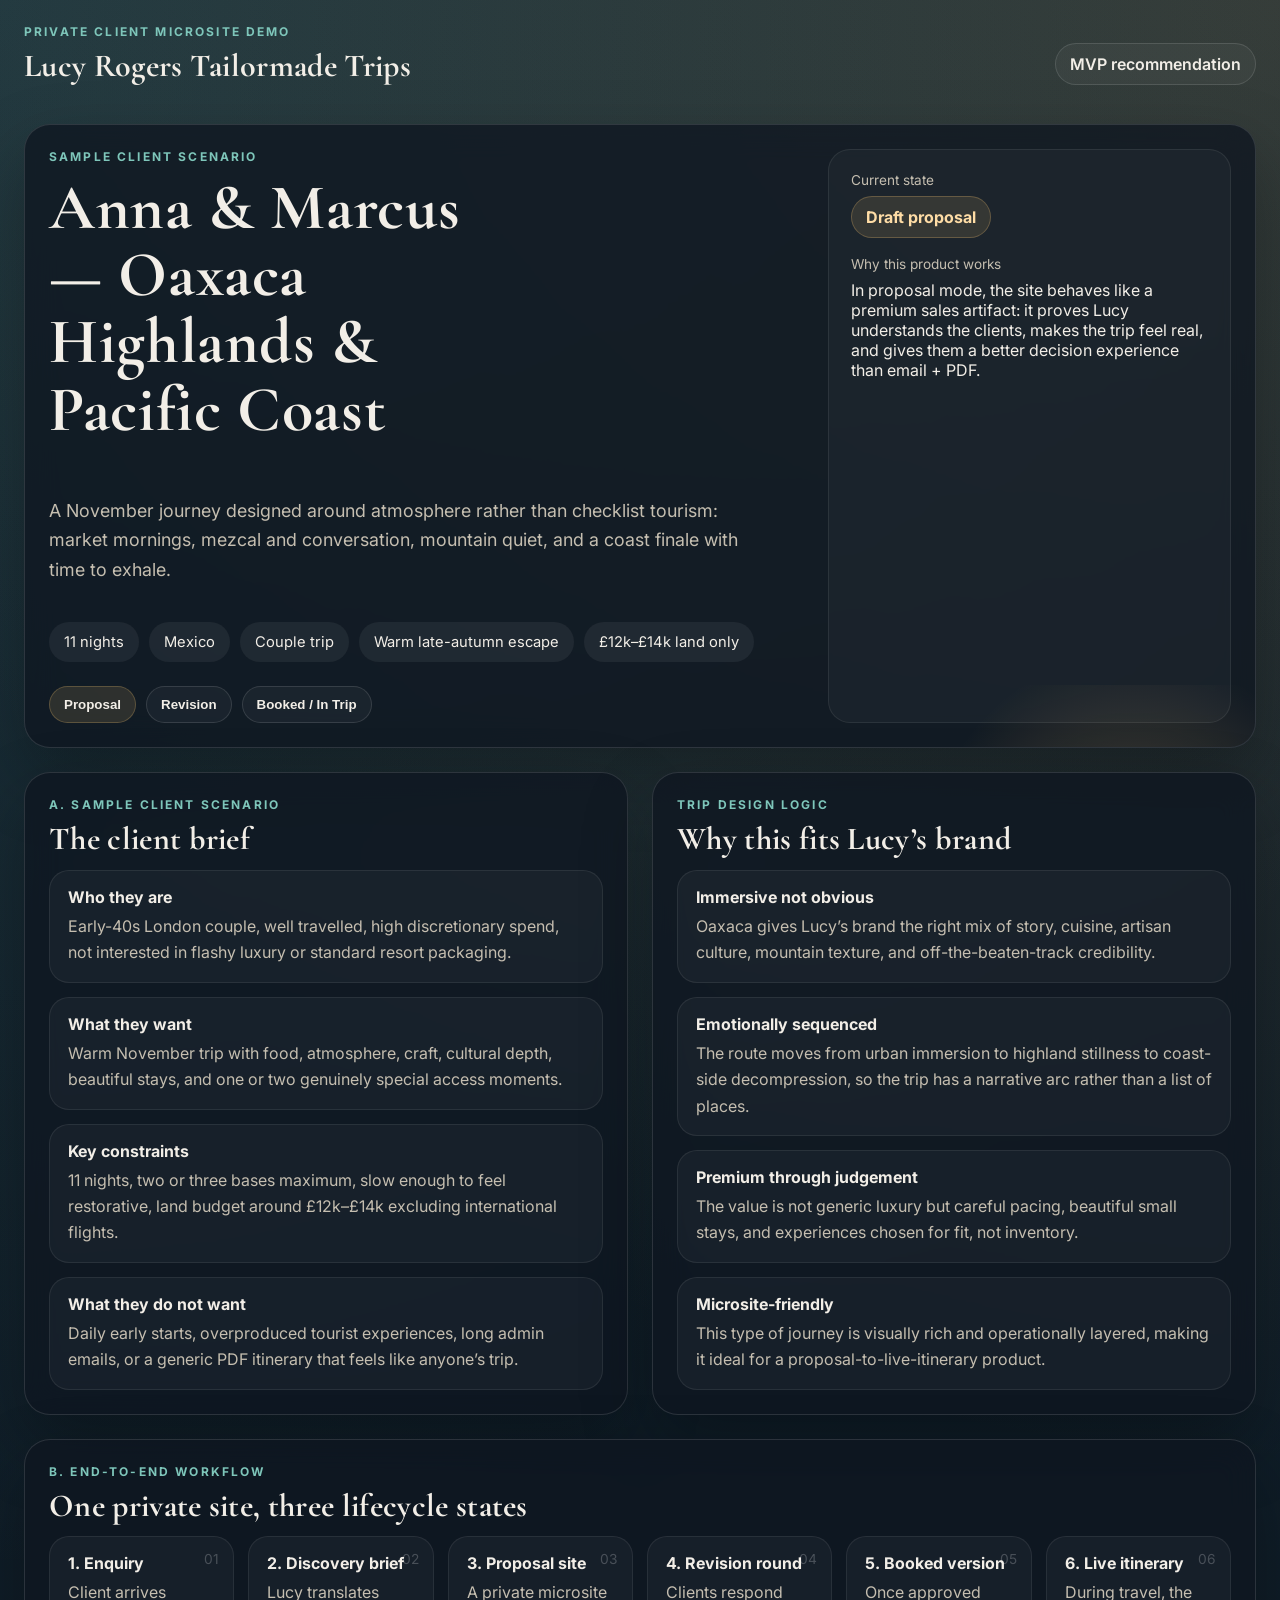
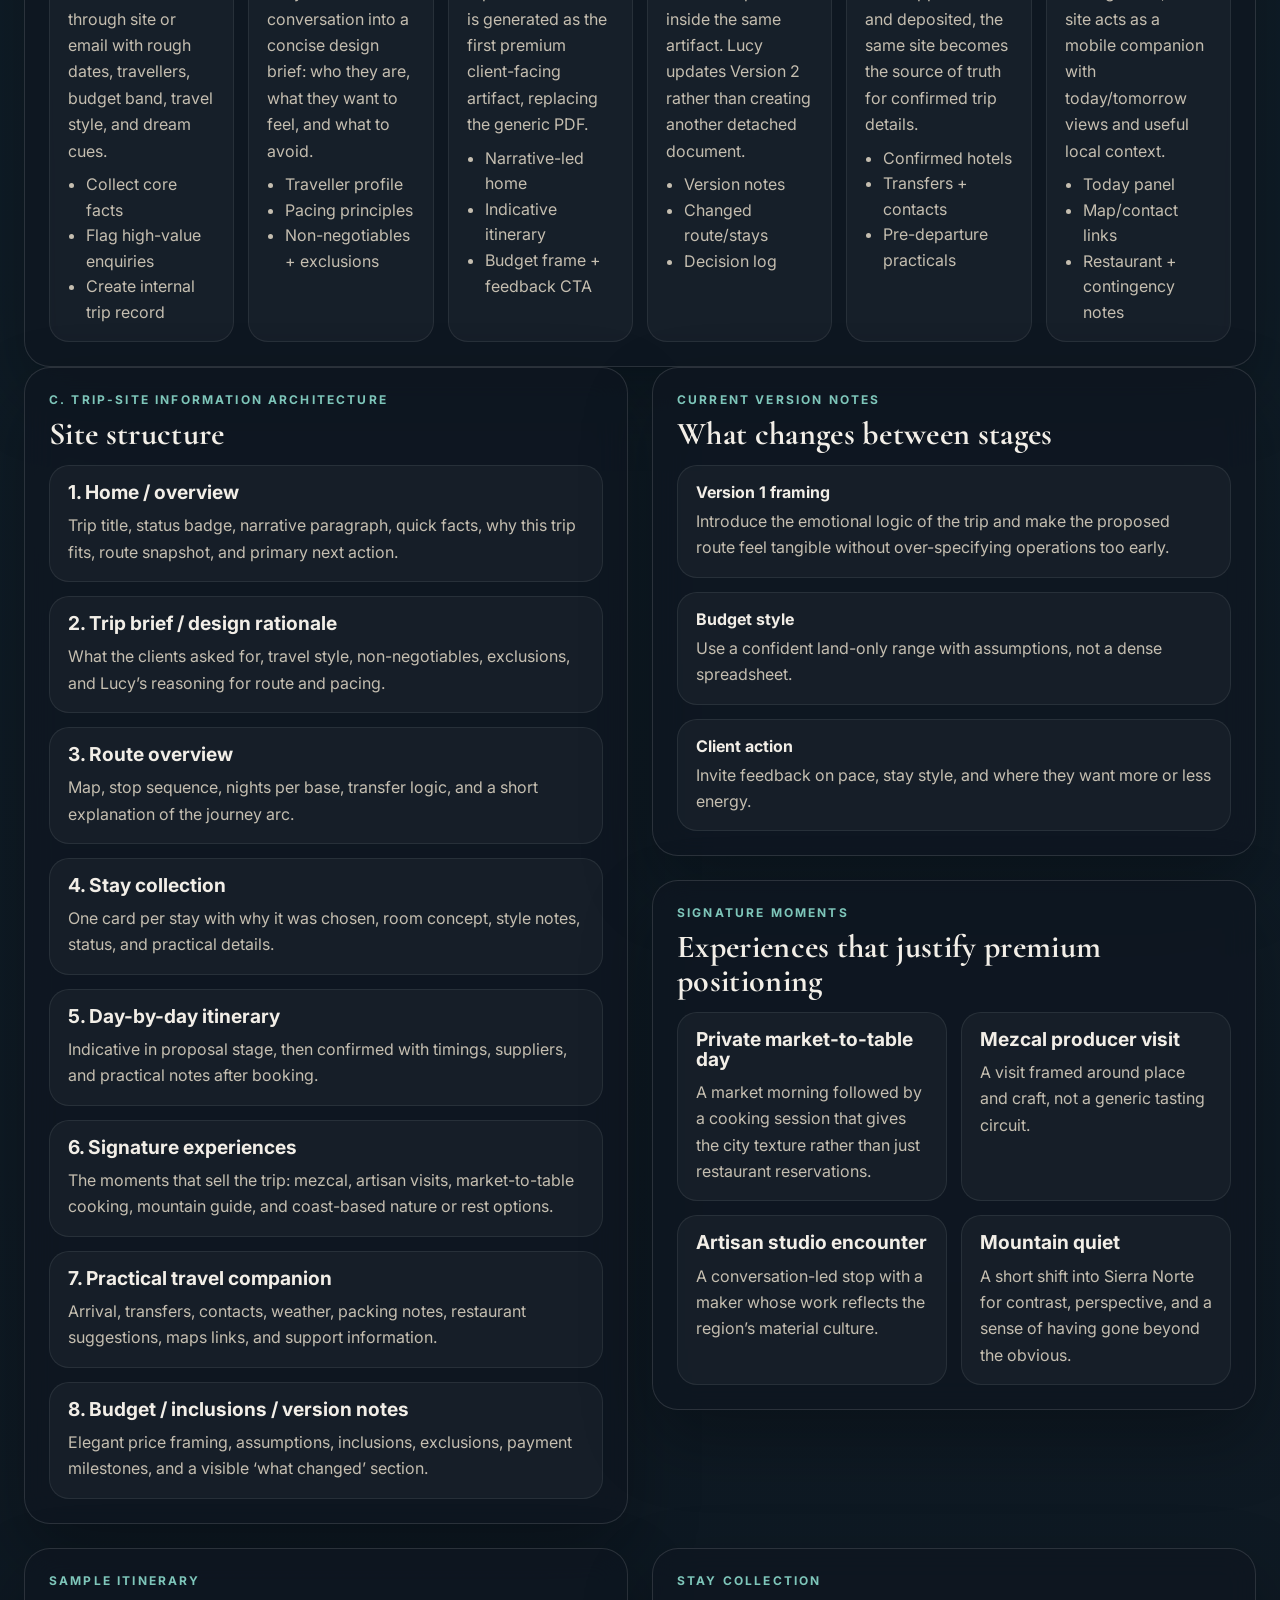
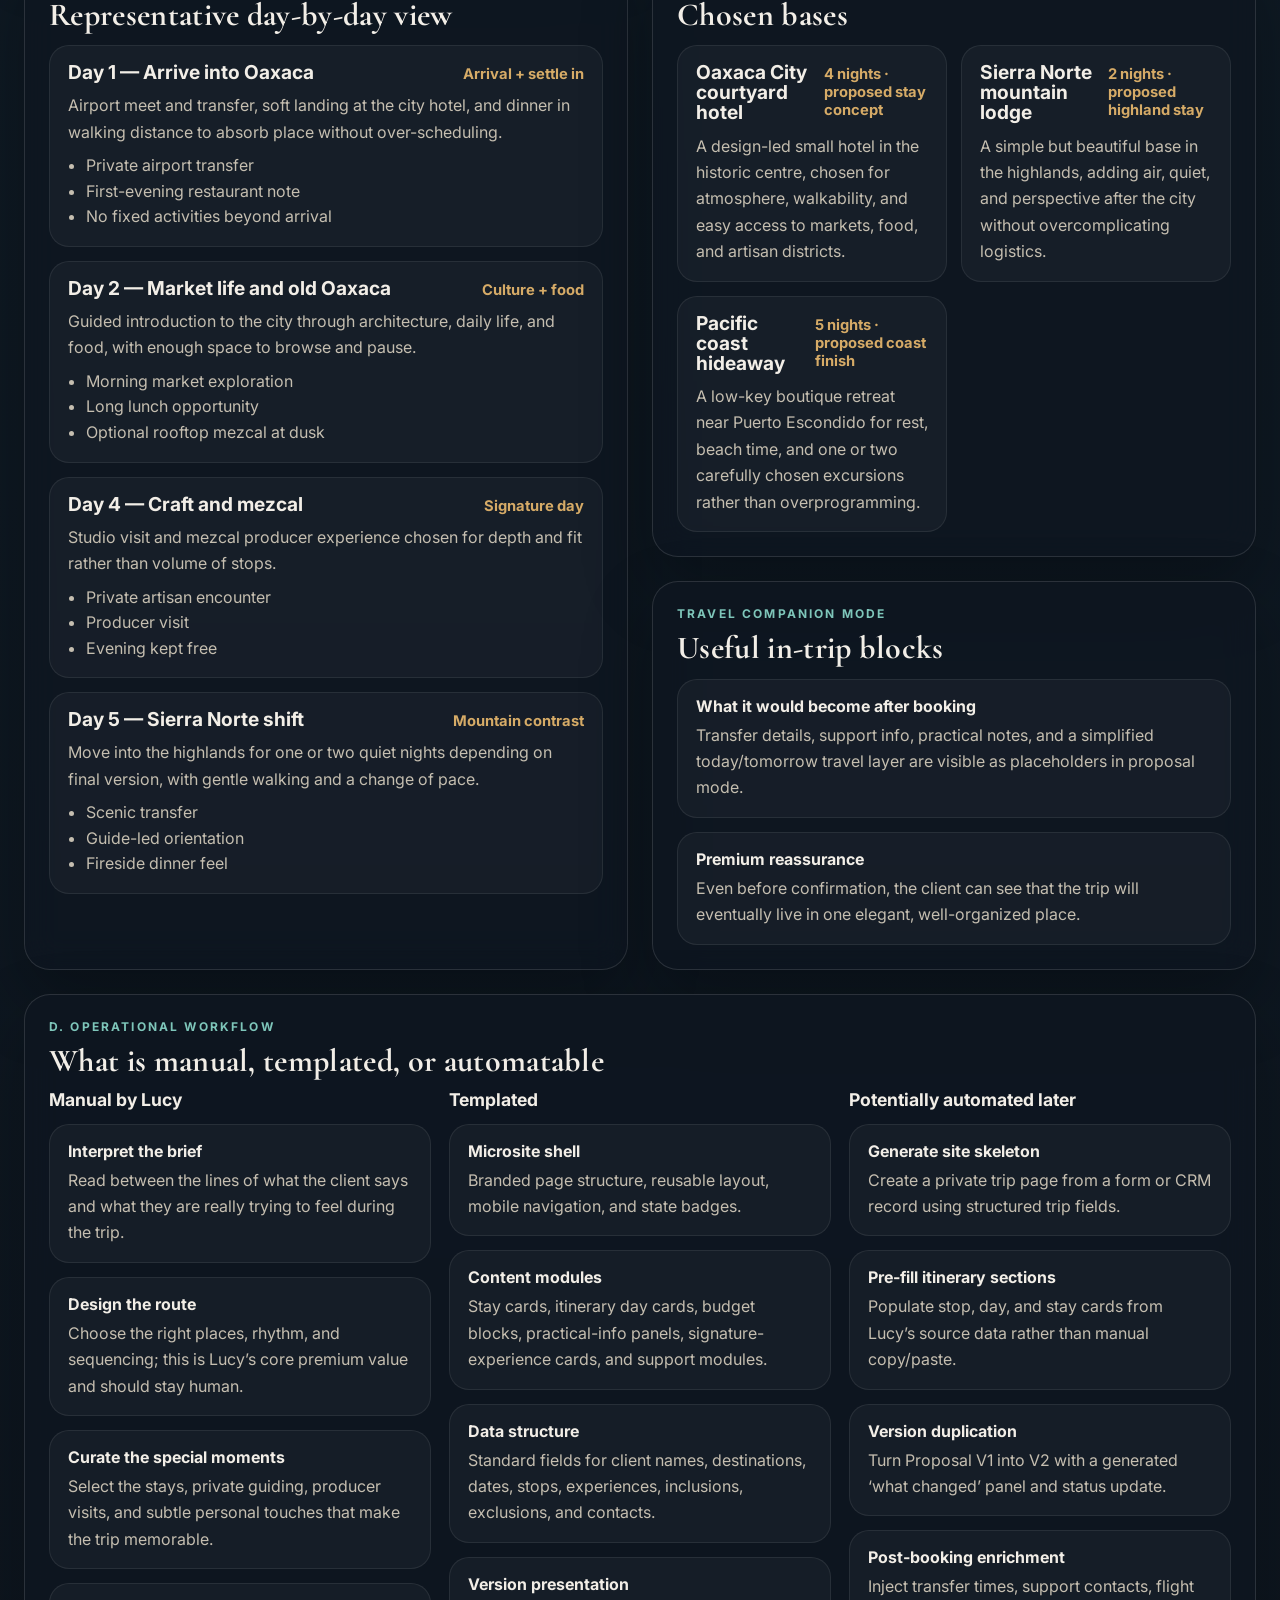
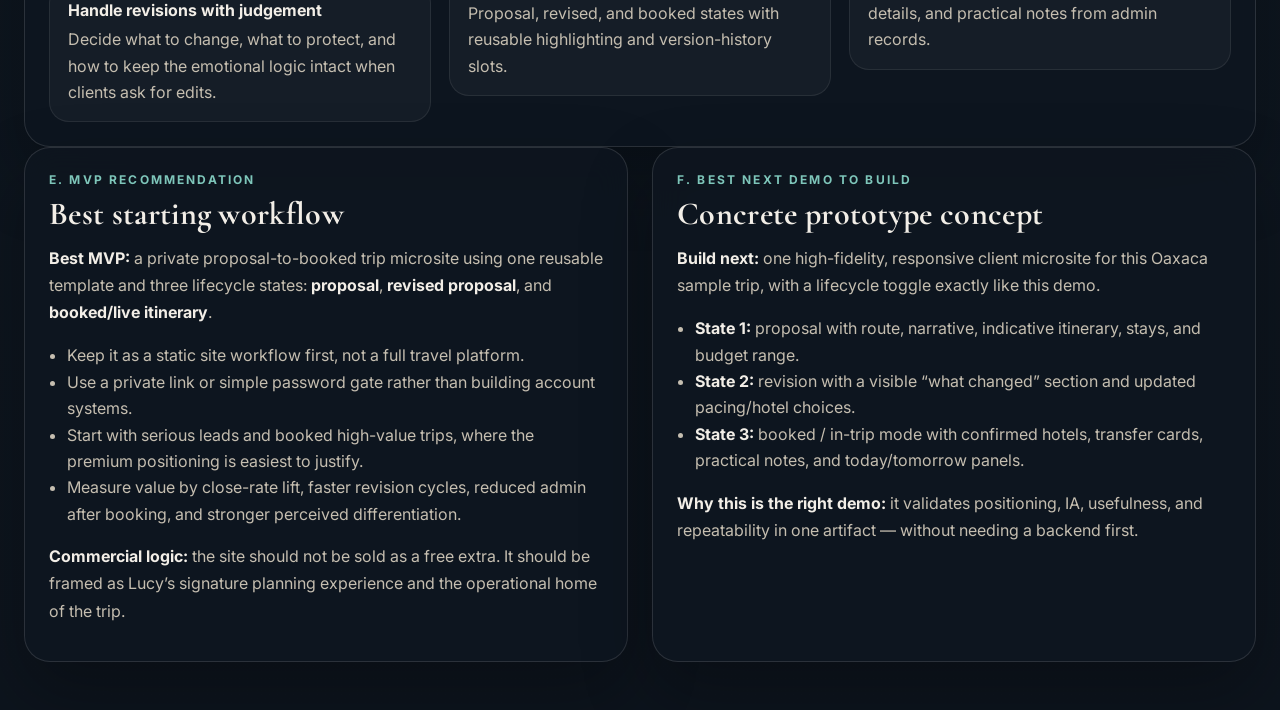
==== index.html @ b34fb564 "Initial prototype for Lucy Tailormade Trips trip microsite demo" ====
<!DOCTYPE html>
<html lang="en">
<head>
  <meta charset="UTF-8" />
  <meta name="viewport" content="width=device-width, initial-scale=1.0" />
  <title>Lucy Rogers Tailormade Trips — Private Client Trip Site Demo</title>
  <meta name="description" content="A private trip-site demo showing proposal, revision, and live itinerary states for a bespoke travel client journey." />
  <link rel="preconnect" href="https://fonts.googleapis.com">
  <link rel="preconnect" href="https://fonts.gstatic.com" crossorigin>
  <link href="https://fonts.googleapis.com/css2?family=Inter:wght@400;500;600;700;800&family=Cormorant+Garamond:wght@500;600;700&display=swap" rel="stylesheet">
  <link rel="stylesheet" href="styles.css" />
</head>
<body>
  <div class="page-shell">
    <header class="topbar">
      <div>
        <p class="eyebrow">Private client microsite demo</p>
        <h1>Lucy Rogers Tailormade Trips</h1>
      </div>
      <a class="ghost-button" href="#next-demo">MVP recommendation</a>
    </header>

    <main>
      <section class="hero card glow">
        <div class="hero-copy">
          <p class="eyebrow">Sample client scenario</p>
          <h2 id="tripTitle">Anna &amp; Marcus — Oaxaca Highlands &amp; Pacific Coast</h2>
          <p id="tripNarrative" class="lede"></p>
          <div class="hero-meta" id="heroMeta"></div>
          <div class="state-switcher" role="tablist" aria-label="Trip lifecycle view">
            <button class="state-button active" data-state="proposal" role="tab" aria-selected="true">Proposal</button>
            <button class="state-button" data-state="revision" role="tab" aria-selected="false">Revision</button>
            <button class="state-button" data-state="live" role="tab" aria-selected="false">Booked / In Trip</button>
          </div>
        </div>
        <aside class="hero-panel">
          <div class="status-block">
            <span class="label">Current state</span>
            <strong id="statusBadge" class="status-badge"></strong>
          </div>
          <div>
            <span class="label">Why this product works</span>
            <p id="stateSummary"></p>
          </div>
        </aside>
      </section>

      <section class="grid two-col">
        <article class="card">
          <p class="eyebrow">A. Sample client scenario</p>
          <h3>The client brief</h3>
          <div id="clientBrief" class="checklist"></div>
        </article>
        <article class="card">
          <p class="eyebrow">Trip design logic</p>
          <h3>Why this fits Lucy’s brand</h3>
          <div id="designLogic" class="checklist"></div>
        </article>
      </section>

      <section class="card">
        <p class="eyebrow">B. End-to-end workflow</p>
        <h3>One private site, three lifecycle states</h3>
        <div class="timeline" id="workflowTimeline"></div>
      </section>

      <section class="grid two-col sticky-start">
        <article class="card tall">
          <p class="eyebrow">C. Trip-site information architecture</p>
          <h3>Site structure</h3>
          <div id="siteSections"></div>
        </article>
        <article class="stack">
          <div class="card">
            <p class="eyebrow">Current version notes</p>
            <h3>What changes between stages</h3>
            <div id="versionNotes" class="checklist"></div>
          </div>
          <div class="card">
            <p class="eyebrow">Signature moments</p>
            <h3>Experiences that justify premium positioning</h3>
            <div id="signatureMoments" class="experience-grid"></div>
          </div>
        </article>
      </section>

      <section class="grid two-col">
        <article class="card tall">
          <p class="eyebrow">Sample itinerary</p>
          <h3>Representative day-by-day view</h3>
          <div id="itineraryDays" class="days"></div>
        </article>
        <article class="stack">
          <div class="card">
            <p class="eyebrow">Stay collection</p>
            <h3>Chosen bases</h3>
            <div id="stays" class="stay-grid"></div>
          </div>
          <div class="card">
            <p class="eyebrow">Travel companion mode</p>
            <h3>Useful in-trip blocks</h3>
            <div id="companionBlocks" class="checklist"></div>
          </div>
        </article>
      </section>

      <section class="card">
        <p class="eyebrow">D. Operational workflow</p>
        <h3>What is manual, templated, or automatable</h3>
        <div class="ops-grid">
          <div>
            <h4>Manual by Lucy</h4>
            <div id="manualOps" class="checklist"></div>
          </div>
          <div>
            <h4>Templated</h4>
            <div id="templatedOps" class="checklist"></div>
          </div>
          <div>
            <h4>Potentially automated later</h4>
            <div id="automatedOps" class="checklist"></div>
          </div>
        </div>
      </section>

      <section class="grid two-col" id="next-demo">
        <article class="card">
          <p class="eyebrow">E. MVP recommendation</p>
          <h3>Best starting workflow</h3>
          <div id="mvpRecommendation"></div>
        </article>
        <article class="card">
          <p class="eyebrow">F. Best next demo to build</p>
          <h3>Concrete prototype concept</h3>
          <div id="nextDemo"></div>
        </article>
      </section>
    </main>
  </div>

  <script src="script.js"></script>
</body>
</html>
---- styles.css ----
:root {
  --bg: #0f1720;
  --panel: rgba(15, 23, 32, 0.78);
  --panel-strong: rgba(17, 25, 35, 0.92);
  --line: rgba(255,255,255,0.12);
  --text: #f2eee7;
  --muted: #c5beb0;
  --accent: #d6ab67;
  --accent-2: #7ec6ba;
  --success: #9fd6a9;
  --danger: #f0b7ab;
  --shadow: 0 30px 70px rgba(0,0,0,0.28);
}

* { box-sizing: border-box; }
html { scroll-behavior: smooth; }
body {
  margin: 0;
  font-family: 'Inter', system-ui, sans-serif;
  color: var(--text);
  background:
    radial-gradient(circle at top left, rgba(126, 198, 186, 0.14), transparent 28%),
    radial-gradient(circle at top right, rgba(214, 171, 103, 0.18), transparent 26%),
    linear-gradient(180deg, #10202b 0%, #0d141d 100%);
}
.page-shell { max-width: 1280px; margin: 0 auto; padding: 24px; }
.topbar {
  display: flex; justify-content: space-between; align-items: center; gap: 16px;
  margin-bottom: 20px;
}
h1,h2,h3,h4,p { margin-top: 0; }
h1, h2, h3, h4 { line-height: 1.05; }
h1, h2, h3 { font-family: 'Cormorant Garamond', serif; letter-spacing: 0.01em; }
h1 { font-size: 2rem; }
h2 { font-size: clamp(2.3rem, 5vw, 4.3rem); max-width: 14ch; }
h3 { font-size: 2rem; margin-bottom: 14px; }
h4 { font-size: 1.1rem; margin-bottom: 14px; }
.eyebrow {
  text-transform: uppercase; letter-spacing: 0.18em; font-size: 0.75rem;
  color: var(--accent-2); font-weight: 700; margin-bottom: 10px;
}
.lede { font-size: 1.12rem; color: var(--muted); max-width: 65ch; line-height: 1.65; }
.card {
  background: var(--panel);
  backdrop-filter: blur(16px);
  border: 1px solid var(--line);
  border-radius: 26px;
  padding: 24px;
  box-shadow: var(--shadow);
}
.glow { position: relative; overflow: hidden; }
.glow::after {
  content: ""; position: absolute; inset: auto -10% -45% auto; width: 40%; height: 55%;
  background: radial-gradient(circle, rgba(214,171,103,0.28), transparent 68%);
  pointer-events: none;
}
.hero {
  display: grid; grid-template-columns: 1.5fr 0.8fr; gap: 24px; min-height: 420px; margin-bottom: 24px;
}
.hero-copy { display: flex; flex-direction: column; justify-content: center; }
.hero-panel {
  background: rgba(255,255,255,0.03);
  border: 1px solid rgba(255,255,255,0.08);
  border-radius: 22px; padding: 22px;
  display: grid; gap: 18px; align-content: start;
}
.label { display: block; color: var(--muted); font-size: 0.85rem; margin-bottom: 8px; }
.hero-meta, .pill-row { display: flex; flex-wrap: wrap; gap: 10px; margin: 20px 0 24px; }
.pill, .status-badge, .state-button, .ghost-button {
  border-radius: 999px; padding: 10px 14px; border: 1px solid transparent;
}
.pill {
  background: rgba(255,255,255,0.06); color: var(--text); font-size: 0.92rem;
}
.status-badge { display: inline-block; font-weight: 700; }
.status-proposal { background: rgba(214,171,103,0.14); color: #ffdda6; border-color: rgba(214,171,103,0.3); }
.status-revision { background: rgba(126,198,186,0.14); color: #bff1e8; border-color: rgba(126,198,186,0.28); }
.status-live { background: rgba(159,214,169,0.14); color: #d8f2dd; border-color: rgba(159,214,169,0.26); }
.state-switcher { display: flex; flex-wrap: wrap; gap: 10px; }
.state-button, .ghost-button {
  background: rgba(255,255,255,0.04); color: var(--text); cursor: pointer;
  border-color: rgba(255,255,255,0.12); font-weight: 600; text-decoration: none;
}
.state-button.active, .state-button:hover, .ghost-button:hover {
  background: rgba(214,171,103,0.15); border-color: rgba(214,171,103,0.28);
}
.grid { display: grid; gap: 24px; margin-bottom: 24px; }
.two-col { grid-template-columns: 1fr 1fr; }
.stack { display: grid; gap: 24px; }
.tall { min-height: 100%; }
.checklist, .days, .stay-grid, .experience-grid, #siteSections, #mvpRecommendation, #nextDemo { display: grid; gap: 14px; }
.check-item, .day-card, .stay-card, .experience-card, .section-card, .timeline-step {
  background: rgba(255,255,255,0.035);
  border: 1px solid rgba(255,255,255,0.08);
  border-radius: 20px;
  padding: 16px 18px;
}
.check-item strong, .timeline-step strong { display: block; margin-bottom: 6px; }
.timeline { display: grid; grid-template-columns: repeat(6, minmax(0, 1fr)); gap: 14px; }
.timeline-step { min-height: 180px; position: relative; }
.timeline-step .step-number {
  position: absolute; top: 14px; right: 14px; color: rgba(255,255,255,0.22); font-size: 0.86rem;
}
.section-card h4, .stay-card h4, .experience-card h4, .day-card h4 { margin-bottom: 10px; font-size: 1.2rem; }
.section-card ul, .day-card ul, .stay-card ul, .experience-card ul, .check-item ul, .timeline-step ul { padding-left: 18px; margin: 8px 0 0; color: var(--muted); line-height: 1.6; }
.section-card p, .stay-card p, .experience-card p, .day-card p, .timeline-step p, .check-item p { color: var(--muted); line-height: 1.65; margin-bottom: 0; }
.days { grid-template-columns: 1fr; }
.day-card .day-header, .stay-card .stay-header, .experience-card .exp-header {
  display: flex; justify-content: space-between; align-items: baseline; gap: 12px;
}
.meta { color: var(--accent); font-weight: 700; font-size: 0.92rem; }
.stay-grid, .experience-grid { grid-template-columns: repeat(2, minmax(0, 1fr)); }
.ops-grid { display: grid; grid-template-columns: repeat(3, minmax(0, 1fr)); gap: 18px; }
.rich-text p { color: var(--muted); line-height: 1.7; margin-bottom: 12px; }
.rich-text ul { color: var(--muted); padding-left: 18px; line-height: 1.65; }
.rich-text strong { color: var(--text); }
.sticky-start { align-items: start; }

@media (max-width: 1080px) {
  .hero, .two-col, .ops-grid, .timeline { grid-template-columns: 1fr; }
  .stay-grid, .experience-grid { grid-template-columns: 1fr; }
  h2 { max-width: none; }
}

@media (max-width: 720px) {
  .page-shell { padding: 16px; }
  .topbar { flex-direction: column; align-items: flex-start; }
  .card { padding: 18px; border-radius: 22px; }
  h1 { font-size: 1.6rem; }
  h2 { font-size: 2.4rem; }
  h3 { font-size: 1.7rem; }
}
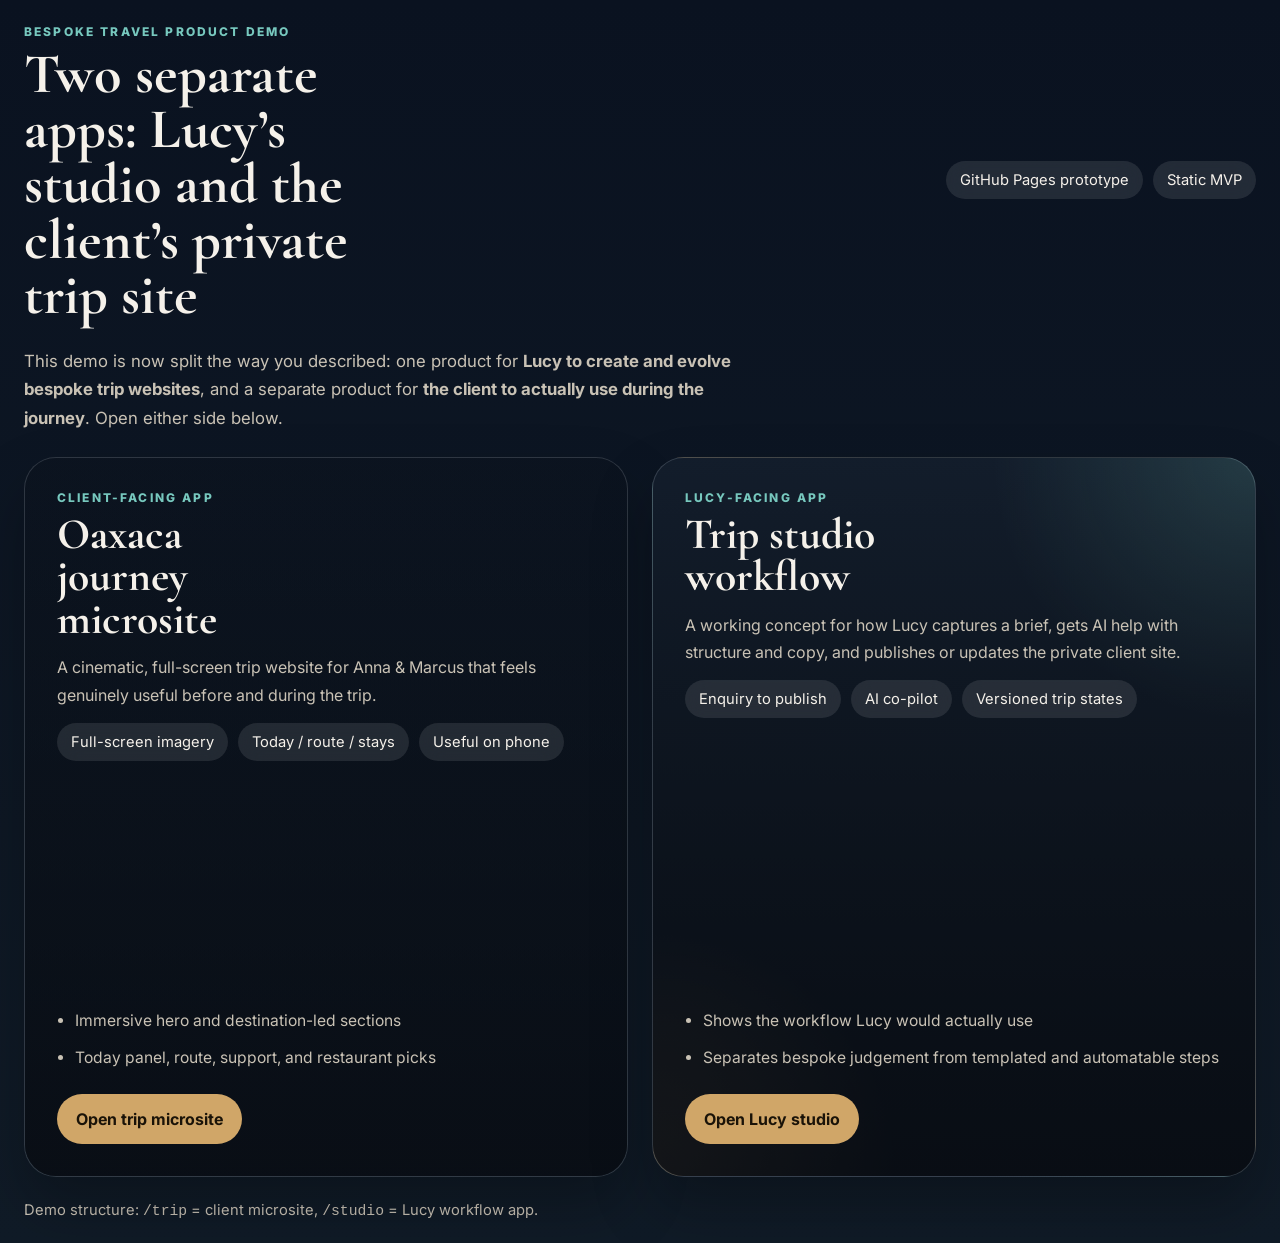
==== commit 28fd5938: "Split demo into client trip microsite and Lucy studio workflow" ====
--- a/index.html
+++ b/index.html
@@ -3,141 +3,94 @@
 <head>
   <meta charset="UTF-8" />
   <meta name="viewport" content="width=device-width, initial-scale=1.0" />
-  <title>Lucy Rogers Tailormade Trips — Private Client Trip Site Demo</title>
-  <meta name="description" content="A private trip-site demo showing proposal, revision, and live itinerary states for a bespoke travel client journey." />
+  <title>Lucy Tailormade Trips — Dual Product Demo</title>
+  <meta name="description" content="Two-app demo: a client-facing trip microsite and a Lucy studio workflow app for creating bespoke trip websites." />
   <link rel="preconnect" href="https://fonts.googleapis.com">
   <link rel="preconnect" href="https://fonts.gstatic.com" crossorigin>
   <link href="https://fonts.googleapis.com/css2?family=Inter:wght@400;500;600;700;800&family=Cormorant+Garamond:wght@500;600;700&display=swap" rel="stylesheet">
-  <link rel="stylesheet" href="styles.css" />
+  <style>
+    :root{--bg:#0b1320;--fg:#f5f1ea;--muted:#c9c2b5;--line:rgba(255,255,255,.14);--gold:#d0a668;--teal:#77c8be}
+    *{box-sizing:border-box} body{margin:0;font-family:Inter,system-ui,sans-serif;color:var(--fg);background:linear-gradient(180deg,#0a1220,#101b27)}
+    .wrap{min-height:100vh;display:grid;grid-template-rows:auto 1fr;padding:24px;gap:24px}
+    header{display:flex;justify-content:space-between;gap:16px;align-items:center}
+    .eyebrow{text-transform:uppercase;letter-spacing:.18em;font-size:.75rem;color:var(--teal);font-weight:800;margin:0 0 8px}
+    h1,h2{font-family:"Cormorant Garamond",serif;line-height:.98;margin:0} h1{font-size:clamp(2.1rem,4.4vw,4rem);max-width:14ch}
+    .lede{max-width:66ch;color:var(--muted);line-height:1.7;font-size:1.05rem}
+    .grid{display:grid;grid-template-columns:1fr 1fr;gap:24px;align-items:stretch}
+    .card{position:relative;border-radius:32px;overflow:hidden;min-height:80vh;border:1px solid var(--line);background:#111a25;box-shadow:0 30px 60px rgba(0,0,0,.25)}
+    .panel{position:absolute;inset:0;padding:32px;display:flex;flex-direction:column;justify-content:space-between;background:linear-gradient(180deg,rgba(7,10,16,.18),rgba(7,10,16,.76))}
+    .trip{background:url('https://images.unsplash.com/photo-1512813195386-6cf811ad3542?auto=format&fit=crop&w=1600&q=80') center/cover}
+    .studio{background:radial-gradient(circle at top right, rgba(119,200,190,.22), transparent 28%), radial-gradient(circle at bottom left, rgba(208,166,104,.22), transparent 26%), linear-gradient(180deg, #152131, #0e1721)}
+    h2{font-size:clamp(2rem,3.4vw,3.5rem);max-width:11ch;margin-bottom:14px}
+    p{margin:0} .meta,.bullets{color:var(--muted);line-height:1.7} .bullets{display:grid;gap:10px;padding-left:18px;font-size:.98rem}
+    .pillrow{display:flex;flex-wrap:wrap;gap:10px;margin-top:14px}.pill{padding:10px 14px;border-radius:999px;background:rgba(255,255,255,.1);backdrop-filter:blur(10px);font-size:.92rem}
+    .cta{display:flex;gap:12px;flex-wrap:wrap;margin-top:22px}.btn{display:inline-flex;align-items:center;justify-content:center;padding:14px 18px;border-radius:999px;text-decoration:none;color:var(--fg);font-weight:700;border:1px solid rgba(255,255,255,.18);background:rgba(255,255,255,.08)}
+    .btn.primary{background:var(--gold);color:#1a1308;border-color:transparent}.footer-note{color:var(--muted);font-size:.92rem}
+    @media (max-width:920px){.grid{grid-template-columns:1fr}.card{min-height:58vh}.wrap{padding:16px}}
+  </style>
 </head>
 <body>
-  <div class="page-shell">
-    <header class="topbar">
+  <div class="wrap">
+    <header>
       <div>
-        <p class="eyebrow">Private client microsite demo</p>
-        <h1>Lucy Rogers Tailormade Trips</h1>
+        <p class="eyebrow">Bespoke travel product demo</p>
+        <h1>Two separate apps: Lucy’s studio and the client’s private trip site</h1>
       </div>
-      <a class="ghost-button" href="#next-demo">MVP recommendation</a>
+      <div class="pillrow">
+        <span class="pill">GitHub Pages prototype</span>
+        <span class="pill">Static MVP</span>
+      </div>
     </header>
-
-    <main>
-      <section class="hero card glow">
-        <div class="hero-copy">
-          <p class="eyebrow">Sample client scenario</p>
-          <h2 id="tripTitle">Anna &amp; Marcus — Oaxaca Highlands &amp; Pacific Coast</h2>
-          <p id="tripNarrative" class="lede"></p>
-          <div class="hero-meta" id="heroMeta"></div>
-          <div class="state-switcher" role="tablist" aria-label="Trip lifecycle view">
-            <button class="state-button active" data-state="proposal" role="tab" aria-selected="true">Proposal</button>
-            <button class="state-button" data-state="revision" role="tab" aria-selected="false">Revision</button>
-            <button class="state-button" data-state="live" role="tab" aria-selected="false">Booked / In Trip</button>
+    <p class="lede">This demo is now split the way you described: one product for <strong>Lucy to create and evolve bespoke trip websites</strong>, and a separate product for <strong>the client to actually use during the journey</strong>. Open either side below.</p>
+    <section class="grid">
+      <article class="card trip">
+        <div class="panel">
+          <div>
+            <p class="eyebrow">Client-facing app</p>
+            <h2>Oaxaca journey microsite</h2>
+            <p class="meta">A cinematic, full-screen trip website for Anna & Marcus that feels genuinely useful before and during the trip.</p>
+            <div class="pillrow">
+              <span class="pill">Full-screen imagery</span>
+              <span class="pill">Today / route / stays</span>
+              <span class="pill">Useful on phone</span>
+            </div>
+          </div>
+          <div>
+            <ul class="bullets">
+              <li>Immersive hero and destination-led sections</li>
+              <li>Today panel, route, support, and restaurant picks</li>
+            </ul>
+            <div class="cta">
+              <a class="btn primary" href="./trip/">Open trip microsite</a>
+            </div>
           </div>
         </div>
-        <aside class="hero-panel">
-          <div class="status-block">
-            <span class="label">Current state</span>
-            <strong id="statusBadge" class="status-badge"></strong>
+      </article>
+      <article class="card studio">
+        <div class="panel">
+          <div>
+            <p class="eyebrow">Lucy-facing app</p>
+            <h2>Trip studio workflow</h2>
+            <p class="meta">A working concept for how Lucy captures a brief, gets AI help with structure and copy, and publishes or updates the private client site.</p>
+            <div class="pillrow">
+              <span class="pill">Enquiry to publish</span>
+              <span class="pill">AI co-pilot</span>
+              <span class="pill">Versioned trip states</span>
+            </div>
           </div>
           <div>
-            <span class="label">Why this product works</span>
-            <p id="stateSummary"></p>
-          </div>
-        </aside>
-      </section>
-
-      <section class="grid two-col">
-        <article class="card">
-          <p class="eyebrow">A. Sample client scenario</p>
-          <h3>The client brief</h3>
-          <div id="clientBrief" class="checklist"></div>
-        </article>
-        <article class="card">
-          <p class="eyebrow">Trip design logic</p>
-          <h3>Why this fits Lucy’s brand</h3>
-          <div id="designLogic" class="checklist"></div>
-        </article>
-      </section>
-
-      <section class="card">
-        <p class="eyebrow">B. End-to-end workflow</p>
-        <h3>One private site, three lifecycle states</h3>
-        <div class="timeline" id="workflowTimeline"></div>
-      </section>
-
-      <section class="grid two-col sticky-start">
-        <article class="card tall">
-          <p class="eyebrow">C. Trip-site information architecture</p>
-          <h3>Site structure</h3>
-          <div id="siteSections"></div>
-        </article>
-        <article class="stack">
-          <div class="card">
-            <p class="eyebrow">Current version notes</p>
-            <h3>What changes between stages</h3>
-            <div id="versionNotes" class="checklist"></div>
-          </div>
-          <div class="card">
-            <p class="eyebrow">Signature moments</p>
-            <h3>Experiences that justify premium positioning</h3>
-            <div id="signatureMoments" class="experience-grid"></div>
-          </div>
-        </article>
-      </section>
-
-      <section class="grid two-col">
-        <article class="card tall">
-          <p class="eyebrow">Sample itinerary</p>
-          <h3>Representative day-by-day view</h3>
-          <div id="itineraryDays" class="days"></div>
-        </article>
-        <article class="stack">
-          <div class="card">
-            <p class="eyebrow">Stay collection</p>
-            <h3>Chosen bases</h3>
-            <div id="stays" class="stay-grid"></div>
-          </div>
-          <div class="card">
-            <p class="eyebrow">Travel companion mode</p>
-            <h3>Useful in-trip blocks</h3>
-            <div id="companionBlocks" class="checklist"></div>
-          </div>
-        </article>
-      </section>
-
-      <section class="card">
-        <p class="eyebrow">D. Operational workflow</p>
-        <h3>What is manual, templated, or automatable</h3>
-        <div class="ops-grid">
-          <div>
-            <h4>Manual by Lucy</h4>
-            <div id="manualOps" class="checklist"></div>
-          </div>
-          <div>
-            <h4>Templated</h4>
-            <div id="templatedOps" class="checklist"></div>
-          </div>
-          <div>
-            <h4>Potentially automated later</h4>
-            <div id="automatedOps" class="checklist"></div>
+            <ul class="bullets">
+              <li>Shows the workflow Lucy would actually use</li>
+              <li>Separates bespoke judgement from templated and automatable steps</li>
+            </ul>
+            <div class="cta">
+              <a class="btn primary" href="./studio/">Open Lucy studio</a>
+            </div>
           </div>
         </div>
-      </section>
-
-      <section class="grid two-col" id="next-demo">
-        <article class="card">
-          <p class="eyebrow">E. MVP recommendation</p>
-          <h3>Best starting workflow</h3>
-          <div id="mvpRecommendation"></div>
-        </article>
-        <article class="card">
-          <p class="eyebrow">F. Best next demo to build</p>
-          <h3>Concrete prototype concept</h3>
-          <div id="nextDemo"></div>
-        </article>
-      </section>
-    </main>
+      </article>
+    </section>
+    <p class="footer-note">Demo structure: <code>/trip</code> = client microsite, <code>/studio</code> = Lucy workflow app.</p>
   </div>
-
-  <script src="script.js"></script>
 </body>
-</html>
+</html>
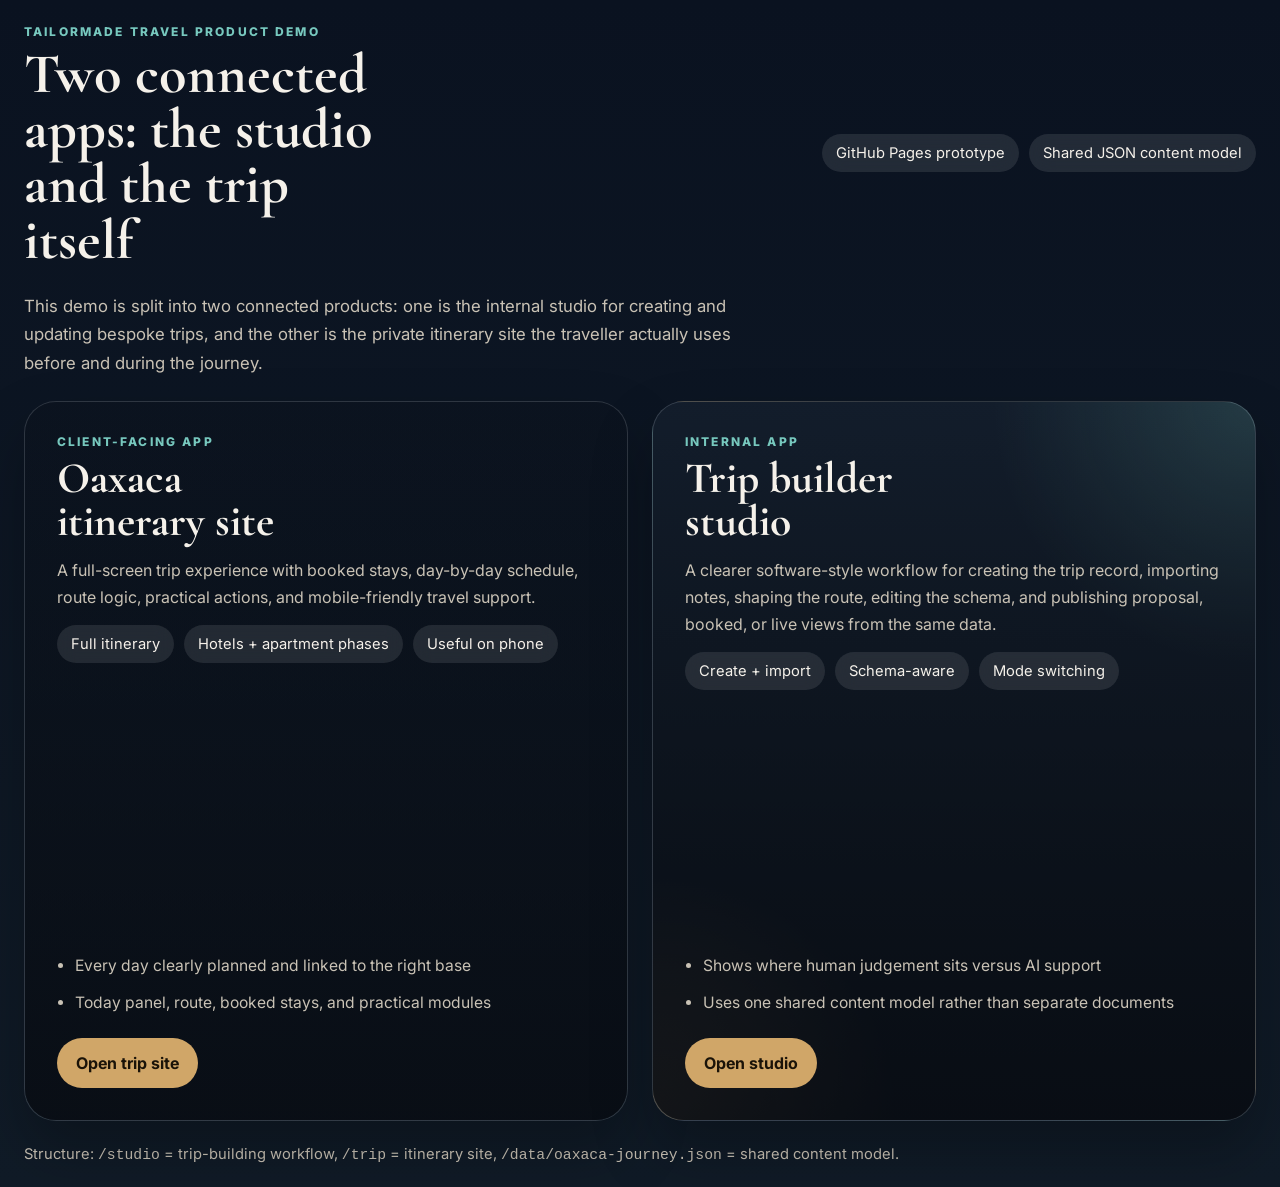
==== commit 5faf52be: "Refactor demo around shared trip content model" ====
--- a/index.html
+++ b/index.html
@@ -3,8 +3,8 @@
 <head>
   <meta charset="UTF-8" />
   <meta name="viewport" content="width=device-width, initial-scale=1.0" />
-  <title>Lucy Tailormade Trips — Dual Product Demo</title>
-  <meta name="description" content="Two-app demo: a client-facing trip microsite and a Lucy studio workflow app for creating bespoke trip websites." />
+  <title>Tailormade Trip Demo — Dual Product</title>
+  <meta name="description" content="Two-app demo: a client-facing trip microsite and a trip-building studio powered by a shared content model." />
   <link rel="preconnect" href="https://fonts.googleapis.com">
   <link rel="preconnect" href="https://fonts.gstatic.com" crossorigin>
   <link href="https://fonts.googleapis.com/css2?family=Inter:wght@400;500;600;700;800&family=Cormorant+Garamond:wght@500;600;700&display=swap" rel="stylesheet">
@@ -33,35 +33,35 @@
   <div class="wrap">
     <header>
       <div>
-        <p class="eyebrow">Bespoke travel product demo</p>
-        <h1>Two separate apps: Lucy’s studio and the client’s private trip site</h1>
+        <p class="eyebrow">Tailormade travel product demo</p>
+        <h1>Two connected apps: the studio and the trip itself</h1>
       </div>
       <div class="pillrow">
         <span class="pill">GitHub Pages prototype</span>
-        <span class="pill">Static MVP</span>
+        <span class="pill">Shared JSON content model</span>
       </div>
     </header>
-    <p class="lede">This demo is now split the way you described: one product for <strong>Lucy to create and evolve bespoke trip websites</strong>, and a separate product for <strong>the client to actually use during the journey</strong>. Open either side below.</p>
+    <p class="lede">This demo is split into two connected products: one is the internal studio for creating and updating bespoke trips, and the other is the private itinerary site the traveller actually uses before and during the journey.</p>
     <section class="grid">
       <article class="card trip">
         <div class="panel">
           <div>
             <p class="eyebrow">Client-facing app</p>
-            <h2>Oaxaca journey microsite</h2>
-            <p class="meta">A cinematic, full-screen trip website for Anna & Marcus that feels genuinely useful before and during the trip.</p>
+            <h2>Oaxaca itinerary site</h2>
+            <p class="meta">A full-screen trip experience with booked stays, day-by-day schedule, route logic, practical actions, and mobile-friendly travel support.</p>
             <div class="pillrow">
-              <span class="pill">Full-screen imagery</span>
-              <span class="pill">Today / route / stays</span>
+              <span class="pill">Full itinerary</span>
+              <span class="pill">Hotels + apartment phases</span>
               <span class="pill">Useful on phone</span>
             </div>
           </div>
           <div>
             <ul class="bullets">
-              <li>Immersive hero and destination-led sections</li>
-              <li>Today panel, route, support, and restaurant picks</li>
+              <li>Every day clearly planned and linked to the right base</li>
+              <li>Today panel, route, booked stays, and practical modules</li>
             </ul>
             <div class="cta">
-              <a class="btn primary" href="./trip/">Open trip microsite</a>
+              <a class="btn primary" href="./trip/">Open trip site</a>
             </div>
           </div>
         </div>
@@ -69,28 +69,28 @@
       <article class="card studio">
         <div class="panel">
           <div>
-            <p class="eyebrow">Lucy-facing app</p>
-            <h2>Trip studio workflow</h2>
-            <p class="meta">A working concept for how Lucy captures a brief, gets AI help with structure and copy, and publishes or updates the private client site.</p>
+            <p class="eyebrow">Internal app</p>
+            <h2>Trip builder studio</h2>
+            <p class="meta">A clearer software-style workflow for creating the trip record, importing notes, shaping the route, editing the schema, and publishing proposal, booked, or live views from the same data.</p>
             <div class="pillrow">
-              <span class="pill">Enquiry to publish</span>
-              <span class="pill">AI co-pilot</span>
-              <span class="pill">Versioned trip states</span>
+              <span class="pill">Create + import</span>
+              <span class="pill">Schema-aware</span>
+              <span class="pill">Mode switching</span>
             </div>
           </div>
           <div>
             <ul class="bullets">
-              <li>Shows the workflow Lucy would actually use</li>
-              <li>Separates bespoke judgement from templated and automatable steps</li>
+              <li>Shows where human judgement sits versus AI support</li>
+              <li>Uses one shared content model rather than separate documents</li>
             </ul>
             <div class="cta">
-              <a class="btn primary" href="./studio/">Open Lucy studio</a>
+              <a class="btn primary" href="./studio/">Open studio</a>
             </div>
           </div>
         </div>
       </article>
     </section>
-    <p class="footer-note">Demo structure: <code>/trip</code> = client microsite, <code>/studio</code> = Lucy workflow app.</p>
+    <p class="footer-note">Structure: <code>/studio</code> = trip-building workflow, <code>/trip</code> = itinerary site, <code>/data/oaxaca-journey.json</code> = shared content model.</p>
   </div>
 </body>
 </html>
